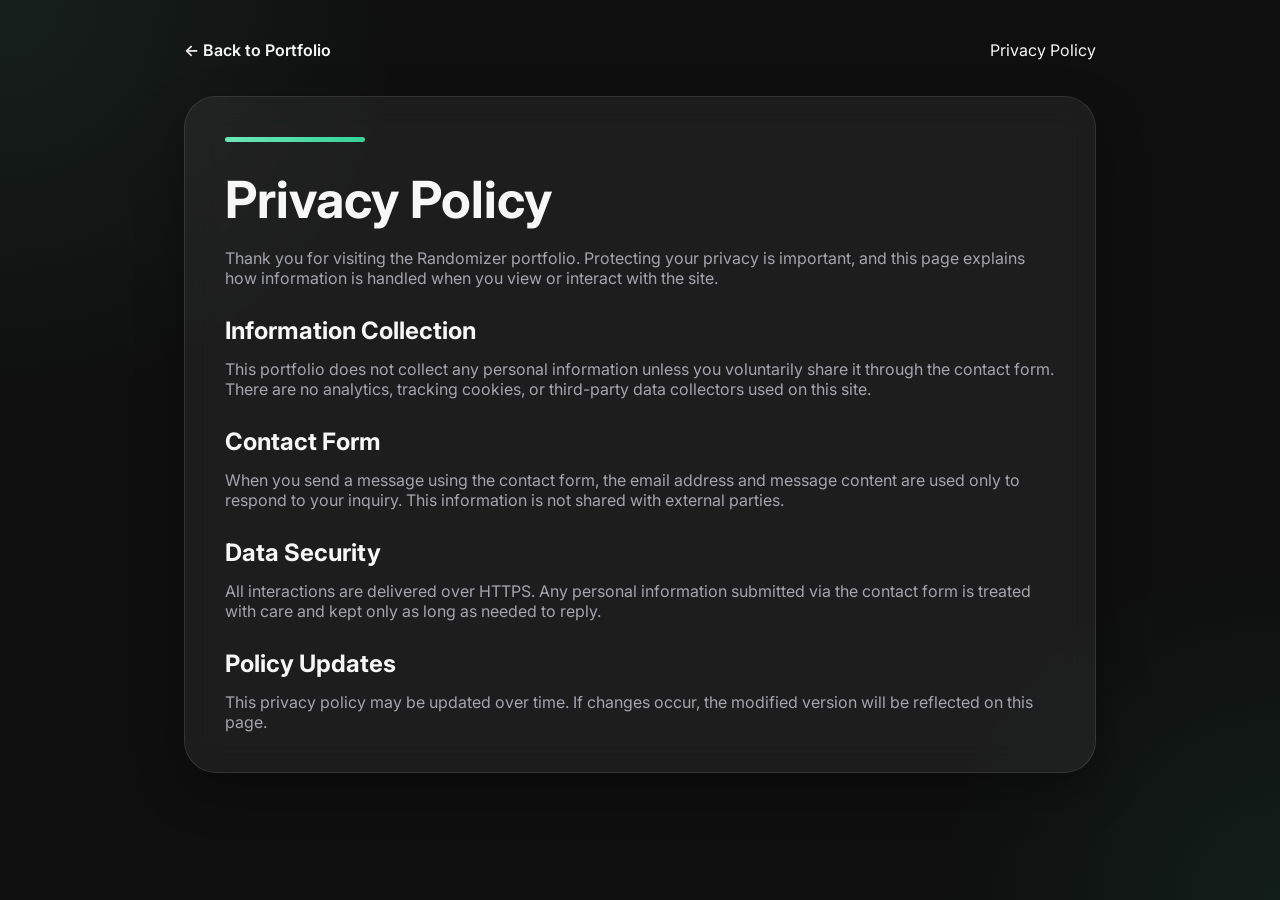
==== pages/privacy-policy.html @ b243e2bb "Reduced size of screenshots and minor changes" ====
<!DOCTYPE html>
<html lang="en">
<head>
    <meta charset="UTF-8">
    <meta name="viewport" content="width=device-width, initial-scale=1.0">
    <title>Privacy Policy</title>
    <link rel="preconnect" href="https://fonts.googleapis.com">
    <link rel="preconnect" href="https://fonts.gstatic.com" crossorigin>
    <link href="https://fonts.googleapis.com/css2?family=Inter:wght@300;400;500;600;700;800&display=swap" rel="stylesheet">
    <link rel="stylesheet" href="../assets/css/style.css">
</head>
<body>
    <div class="page">
        <div class="topbar">
            <a href="../index.html">← Back to Portfolio</a>
            <span>Privacy Policy</span>
        </div>
        <div class="policy-card">
            <div class="accent-bar"></div>
            <h1>Privacy Policy</h1>
            <p>Thank you for visiting the Randomizer portfolio. Protecting your privacy is important, and this page explains how information is handled when you view or interact with the site.</p>
            <h2>Information Collection</h2>
            <p>This portfolio does not collect any personal information unless you voluntarily share it through the contact form. There are no analytics, tracking cookies, or third-party data collectors used on this site.</p>
            <h2>Contact Form</h2>
            <p>When you send a message using the contact form, the email address and message content are used only to respond to your inquiry. This information is not shared with external parties.</p>
            <h2>Data Security</h2>
            <p>All interactions are delivered over HTTPS. Any personal information submitted via the contact form is treated with care and kept only as long as needed to reply.</p>
            <h2>Policy Updates</h2>
            <p>This privacy policy may be updated over time. If changes occur, the modified version will be reflected on this page.</p>
        </div>
    </div>
</body>
</html>
---- assets/css/style.css ----
:root {
    --primary-bg: #0f0f0f;
    --secondary-bg: #181818;
    --surface: rgba(255, 255, 255, 0.07);
    --surface-strong: rgba(255, 255, 255, 0.12);
    --text-primary: #f7f7f7;
    --text-secondary: #a5a5ad;
    --accent-start: #6ee7b7;
    --accent-end: #34d399;
    --border-radius: 22px;
    --shadow: 0 18px 45px rgba(0, 0, 0, 0.35);
    --spacing-xl: 48px;
    --spacing-lg: 32px;
    --spacing-md: 24px;
    --spacing-sm: 16px;
}

* {
    margin: 0;
    padding: 0;
    box-sizing: border-box;
}

html {
    scroll-behavior: smooth;
}

body {
    font-family: 'Inter', sans-serif;
    background: radial-gradient(circle at top left, rgba(110, 231, 183, 0.08), transparent 26%),
                radial-gradient(circle at bottom right, rgba(52, 211, 153, 0.08), transparent 22%),
                var(--primary-bg);
    color: var(--text-primary);
    min-height: 100vh;
    overflow-x: hidden;
}

.container {
    max-width: 1200px;
    margin: 0 auto;
    padding: 0 var(--spacing-lg);
}

header {
    display: flex;
    justify-content: space-between;
    align-items: center;
    padding: var(--spacing-xl) 0;
}

.logo {
    width: 60px;
    height: 60px;
}

.nav {
    display: flex;
    flex-wrap: wrap;
    gap: var(--spacing-md);
}

.nav-btn,
.nav-link {
    background: rgba(255, 255, 255, 0.08);
    border: 1px solid rgba(255, 255, 255, 0.08);
    border-radius: 999px;
    padding: 12px 20px;
    color: var(--text-primary);
    font-size: 14px;
    font-weight: 500;
    cursor: pointer;
    display: inline-flex;
    align-items: center;
    gap: 8px;
    text-decoration: none;
    transition: transform 0.25s ease, background 0.25s ease, border-color 0.25s ease;
    backdrop-filter: blur(12px);
}

.nav-btn:hover,
.nav-link:hover {
    transform: translateY(-2px);
    background: rgba(255, 255, 255, 0.12);
    border-color: rgba(255, 255, 255, 0.16);
}

.main {
    display: grid;
    grid-template-columns: 1.05fr 0.95fr;
    gap: var(--spacing-xl);
    align-items: start;
    padding-bottom: var(--spacing-xl);
}

.app-info {
    display: flex;
    flex-direction: column;
    gap: var(--spacing-lg);
}

.app-title {
    font-size: clamp(3rem, 4vw, 4.5rem);
    line-height: 0.95;
    font-weight: 800;
    background: linear-gradient(135deg, var(--accent-start), var(--accent-end));
    -webkit-background-clip: text;
    -webkit-text-fill-color: transparent;
    background-clip: text;
}

.app-description {
    max-width: 620px;
    font-size: 1.05rem;
    color: var(--text-secondary);
    line-height: 1.9;
}

.cta-button {
    background: linear-gradient(135deg, var(--accent-start), var(--accent-end));
    color: #081010;
    border: none;
    border-radius: 999px;
    padding: 8px 12px;
    font-size: 0.9rem;
    font-weight: 600;
    display: inline-flex;
    align-items: center;
    gap: 8px;
    box-shadow: 0 14px 28px rgba(110, 231, 183, 0.22);
    max-width: 180px;
}

.cta-button .icon {
    width: 16px;
    height: 16px;
}

.cta-button:hover {
    transform: translateY(-2px);
}

.screenshots {
    display: grid;
    grid-template-columns: repeat(3, minmax(0, 1fr));
    gap: var(--spacing-lg);
}

.screenshot-card {
    display: flex;
    flex-direction: column;
    gap: 14px;
}

.screenshot-label {
    font-size: 0.95rem;
    font-weight: 600;
    color: var(--text-primary);
    letter-spacing: 0.02em;
}

.screenshot {
    background: var(--surface);
    border: 1px solid rgba(255, 255, 255, 0.12);
    border-radius: 28px;
    padding: 18px;
    box-shadow: var(--shadow);
}

.screenshot img {
    width: 100%;
    height: auto;
    display: block;
    border-radius: 20px;
}

.story-block {
    display: grid;
    align-items: start;
}

.story-card {
    background: rgba(255, 255, 255, 0.06);
    border: 1px solid rgba(255, 255, 255, 0.1);
    border-radius: 32px;
    padding: var(--spacing-lg);
    box-shadow: var(--shadow);
}

.story-card h2 {
    font-size: 1.75rem;
    margin-bottom: 18px;
}

.story-card p {
    color: var(--text-secondary);
    font-size: 1rem;
    line-height: 1.85;
}

.modal {
    display: none;
    position: fixed;
    inset: 0;
    background: rgba(0, 0, 0, 0.78);
    backdrop-filter: blur(10px);
    z-index: 999;
    justify-content: center;
    align-items: center;
    padding: 20px;
}

.modal-content {
    width: min(480px, 100%);
    background: rgba(24, 24, 24, 0.95);
    border-radius: 28px;
    border: 1px solid rgba(255,255,255,0.08);
    padding: var(--spacing-xl);
    box-shadow: var(--shadow);
}

.modal h2 {
    margin-bottom: var(--spacing-md);
}

.modal form {
    display: grid;
    gap: var(--spacing-md);
}

.modal input,
.modal textarea {
    width: 100%;
    border: 1px solid rgba(255, 255, 255, 0.12);
    background: rgba(255,255,255,0.04);
    color: var(--text-primary);
    border-radius: 16px;
    padding: 14px 16px;
    font: inherit;
}

.modal button {
    width: 100%;
    border: none;
    border-radius: 16px;
    padding: 14px;
    font-weight: 700;
    background: linear-gradient(135deg, var(--accent-start), var(--accent-end));
    color: #081010;
}

.close {
    position: absolute;
    top: 18px;
    right: 18px;
    color: var(--text-secondary);
    font-size: 1.5rem;
    cursor: pointer;
}

.page {
    max-width: 960px;
    margin: 0 auto;
    padding: 40px 24px 80px;
}

@media (max-width: 860px) {
    .container {
        padding: 0 18px;
    }

    header {
        flex-direction: column;
        align-items: flex-start;
        gap: 18px;
        padding: 28px 0 24px;
    }

    .nav {
        width: 100%;
        gap: 12px;
    }

    .nav-btn,
    .nav-link {
        width: 100%;
        justify-content: center;
        padding: 10px 14px;
        font-size: 13px;
    }

    .main {
        grid-template-columns: 1fr;
        gap: var(--spacing-lg);
    }

    .screenshots {
        grid-template-columns: 1fr;
    }

    .app-description {
        max-width: 100%;
    }

    .story-card {
        padding: 22px;
    }

    .modal {
        align-items: flex-end;
        padding: 0;
    }

    .modal-content {
        width: 100%;
        max-width: 100%;
        border-radius: 24px 24px 0 0;
        padding: 24px 18px 28px;
        max-height: 92vh;
        overflow-y: auto;
        position: relative;
    }

    .modal h2 {
        font-size: 1.45rem;
    }

    .modal form {
        gap: 16px;
    }

    .modal input,
    .modal textarea {
        padding: 14px 14px;
    }

    .modal button {
        padding: 14px;
    }

    .close {
        top: 14px;
        right: 14px;
    }
}

.topbar {
    display: flex;
    justify-content: space-between;
    align-items: center;
    gap: 16px;
    margin-bottom: 36px;
}

.topbar a {
    color: var(--text-primary);
    text-decoration: none;
    font-weight: 600;
}

.policy-card {
    background: rgba(255, 255, 255, 0.06);
    border: 1px solid rgba(255, 255, 255, 0.1);
    border-radius: 32px;
    padding: 40px;
    box-shadow: var(--shadow);
    backdrop-filter: blur(16px);
}

.policy-card h1 {
    font-size: clamp(2.5rem, 4vw, 3.2rem);
    margin-bottom: 18px;
}

.policy-card p,
.policy-card h2 {
    color: var(--text-secondary);
}

.policy-card h2 {
    margin-top: 28px;
    margin-bottom: 14px;
    color: var(--text-primary);
}

.accent-bar {
    width: 140px;
    height: 5px;
    border-radius: 999px;
    margin-bottom: 26px;
    background: linear-gradient(135deg, var(--accent-start), var(--accent-end));
}

@media (max-width: 980px) {
    .main {
        grid-template-columns: 1fr;
    }

    .screenshots {
        grid-template-columns: 1fr;
    }
}

@media (max-width: 720px) {
    header {
        flex-direction: column;
        align-items: flex-start;
        gap: var(--spacing-md);
    }

    .nav {
        width: 100%;
        justify-content: flex-start;
    }

    .nav-btn,
    .nav-link {
        width: 100%;
        justify-content: center;
    }

    .container {
        padding: 0 var(--spacing-md);
    }

    .main {
        grid-template-columns: 1fr;
        gap: var(--spacing-md);
    }

    .app-description {
        font-size: 1rem;
    }

    .cta-button {
        width: fit-content;
        padding: 10px 18px;
        font-size: 0.95rem;
    }

    .screenshots {
        grid-template-columns: 1fr;
        gap: var(--spacing-md);
    }

    .screenshot {
        padding: 14px;
    }

    .screenshot img {
        border-radius: 18px;
    }

    .story-card {
        padding: 28px;
    }
}

@media (max-width: 540px) {
    .app-title {
        font-size: 2.7rem;
    }

    .screenshot-card {
        gap: 12px;
    }

    .screenshot-label {
        font-size: 0.9rem;
    }

    .modal-content {
        padding: 24px;
    }
}
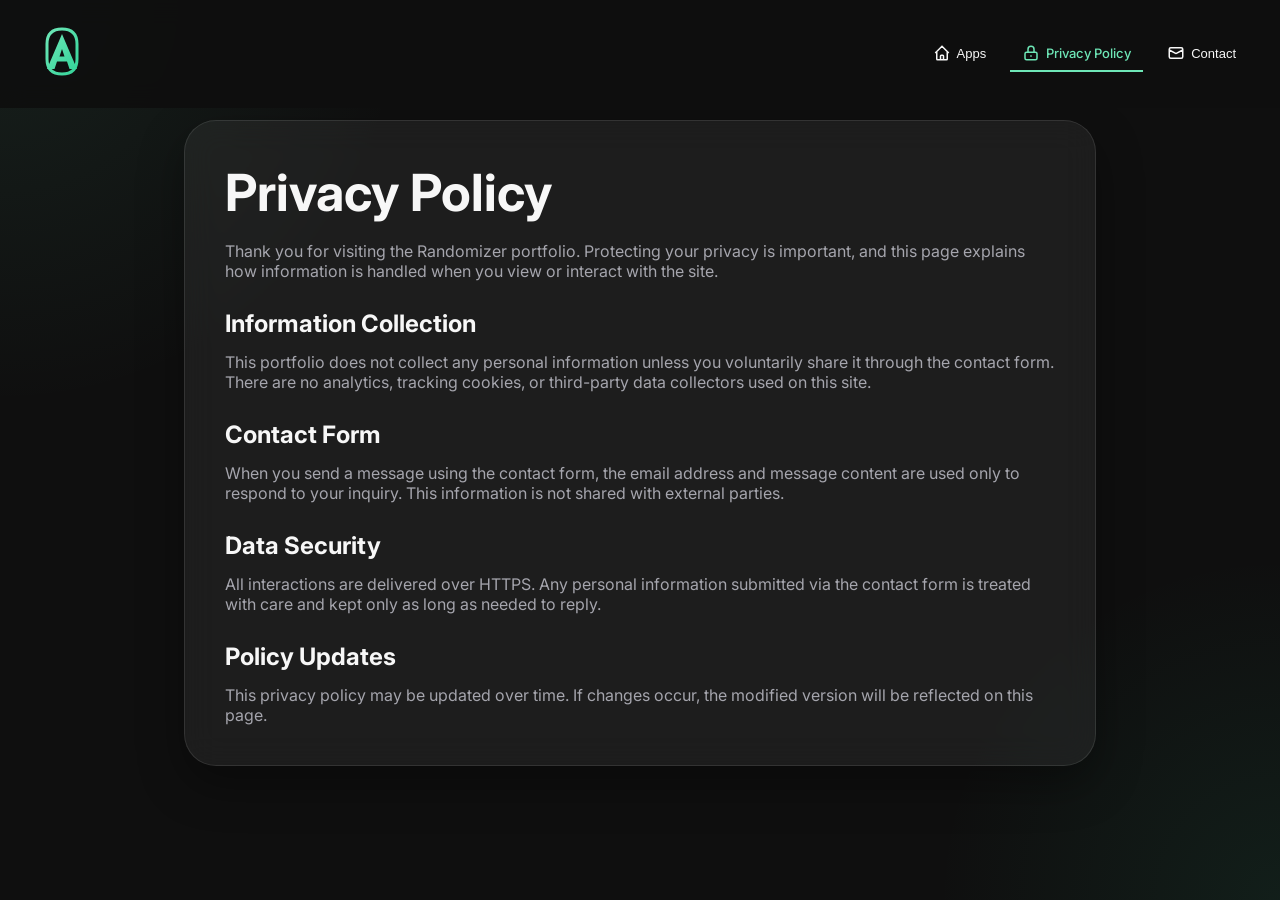
==== commit 1576a75b: "Made some UX changes" ====
--- a/pages/privacy-policy.html
+++ b/pages/privacy-policy.html
@@ -10,13 +10,37 @@
     <link rel="stylesheet" href="../assets/css/style.css">
 </head>
 <body>
+    <header>
+        <div class="logo">
+            <svg viewBox="0 0 60 60" xmlns="http://www.w3.org/2000/svg">
+                <defs>
+                    <linearGradient id="logoGradient" x1="0%" y1="0%" x2="100%" y2="100%">
+                        <stop offset="0%" style="stop-color:#6ee7b7"/>
+                        <stop offset="100%" style="stop-color:#34d399"/>
+                    </linearGradient>
+                </defs>
+                <path d="M15 45 L30 10 L45 45 L37.5 45 L35 37.5 L25 37.5 L22.5 45 Z M27.5 32.5 L32.5 32.5 L30 25 Z" fill="url(#logoGradient)"/>
+                <path d="M30 50 Q45 50 45 35 L45 20 Q45 5 30 5 Q15 5 15 20 L15 35 Q15 50 30 50 Z" fill="none" stroke="url(#logoGradient)" stroke-width="3"/>
+            </svg>
+        </div>
+        <nav class="nav">
+            <button class="nav-btn" onclick="scrollToSection('apps'); setActiveNav(this);">
+                <svg class="icon" viewBox="0 0 24 24"><path d="M3 12l2-2m0 0l7-7 7 7M5 10v10a1 1 0 001 1h3m10-11l2 2m-2-2v10a1 1 0 01-1 1h-3m-6 0a1 1 0 001-1v-4a1 1 0 011-1h2a1 1 0 011 1v4a1 1 0 001 1m-6 0h6"/></svg>
+                Apps
+            </button>
+            <a class="nav-link active" href="privacy-policy.html" onclick="setActiveNav(this);">
+                <svg class="icon" viewBox="0 0 24 24"><path d="M12 15v2m-6 4h12a2 2 0 002-2v-6a2 2 0 00-2-2H6a2 2 0 00-2 2v6a2 2 0 002 2zm10-10V7a4 4 0 00-8 0v4h8z"/></svg>
+                Privacy Policy
+            </a>
+            <button class="nav-btn" onclick="openModal('contact'); setActiveNav(this);">
+                <svg class="icon" viewBox="0 0 24 24"><path d="M3 8l7.89 4.26a2 2 0 002.22 0L21 8M5 19h14a2 2 0 002-2V7a2 2 0 00-2-2H5a2 2 0 00-2 2v10a2 2 0 002 2z"/></svg>
+                Contact
+            </button>
+        </nav>
+    </header>
+
     <div class="page">
-        <div class="topbar">
-            <a href="../index.html">← Back to Portfolio</a>
-            <span>Privacy Policy</span>
-        </div>
         <div class="policy-card">
-            <div class="accent-bar"></div>
             <h1>Privacy Policy</h1>
             <p>Thank you for visiting the Randomizer portfolio. Protecting your privacy is important, and this page explains how information is handled when you view or interact with the site.</p>
             <h2>Information Collection</h2>
@@ -29,5 +53,19 @@
             <p>This privacy policy may be updated over time. If changes occur, the modified version will be reflected on this page.</p>
         </div>
     </div>
+
+    <div id="contact-modal" class="modal">
+        <div class="modal-content">
+            <span class="close" onclick="closeModal('contact')">&times;</span>
+            <h2>Contact Me</h2>
+            <form action="#" method="post">
+                <input type="email" placeholder="Your Email" required>
+                <textarea placeholder="Your Message" rows="4" required></textarea>
+                <button type="submit">Send Message</button>
+            </form>
+        </div>
+    </div>
+
+    <script src="../assets/js/site.js"></script>
 </body>
 </html>
--- a/assets/css/style.css
+++ b/assets/css/style.css
@@ -39,13 +39,22 @@
     max-width: 1200px;
     margin: 0 auto;
     padding: 0 var(--spacing-lg);
+    padding-top: 120px;
 }
 
 header {
     display: flex;
     justify-content: space-between;
     align-items: center;
-    padding: var(--spacing-xl) 0;
+    padding: 24px var(--spacing-lg);
+    position: fixed;
+    top: 0;
+    left: 0;
+    right: 0;
+    z-index: 99;
+    background: rgba(15, 15, 15, 0.92);
+    backdrop-filter: blur(12px);
+    max-width: 100%;
 }
 
 .logo {
@@ -55,33 +64,47 @@
 
 .nav {
     display: flex;
-    flex-wrap: wrap;
-    gap: var(--spacing-md);
+    gap: 12px;
+    align-items: center;
 }
 
 .nav-btn,
 .nav-link {
-    background: rgba(255, 255, 255, 0.08);
-    border: 1px solid rgba(255, 255, 255, 0.08);
-    border-radius: 999px;
-    padding: 12px 20px;
+    background: transparent;
+    border: none;
+    border-bottom: 2px solid transparent;
+    border-radius: 0;
+    padding: 8px 12px;
     color: var(--text-primary);
-    font-size: 14px;
+    font-size: 13px;
     font-weight: 500;
     cursor: pointer;
     display: inline-flex;
     align-items: center;
-    gap: 8px;
+    gap: 6px;
     text-decoration: none;
-    transition: transform 0.25s ease, background 0.25s ease, border-color 0.25s ease;
-    backdrop-filter: blur(12px);
+    transition: color 0.25s ease, border-color 0.25s ease;
+    position: relative;
+}
+
+.nav-btn .icon,
+.nav-link .icon {
+    width: 18px;
+    height: 18px;
+    stroke: currentColor;
+    stroke-width: 2;
+    fill: none;
 }
 
 .nav-btn:hover,
 .nav-link:hover {
-    transform: translateY(-2px);
-    background: rgba(255, 255, 255, 0.12);
-    border-color: rgba(255, 255, 255, 0.16);
+    color: var(--accent-start);
+}
+
+.nav-btn.active,
+.nav-link.active {
+    border-bottom-color: #6ee7b7;
+    color: var(--accent-start);
 }
 
 .main {
@@ -102,10 +125,7 @@
     font-size: clamp(3rem, 4vw, 4.5rem);
     line-height: 0.95;
     font-weight: 800;
-    background: linear-gradient(135deg, var(--accent-start), var(--accent-end));
-    -webkit-background-clip: text;
-    -webkit-text-fill-color: transparent;
-    background-clip: text;
+    color: #f3e9d9;
 }
 
 .app-description {
@@ -116,7 +136,7 @@
 }
 
 .cta-button {
-    background: linear-gradient(135deg, var(--accent-start), var(--accent-end));
+    background: #f3e9d9;
     color: #081010;
     border: none;
     border-radius: 999px;
@@ -260,32 +280,46 @@
 .page {
     max-width: 960px;
     margin: 0 auto;
-    padding: 40px 24px 80px;
+    padding: 120px 24px 80px;
 }
 
 @media (max-width: 860px) {
     .container {
         padding: 0 18px;
+        padding-top: 100px;
     }
 
     header {
         flex-direction: column;
-        align-items: flex-start;
-        gap: 18px;
-        padding: 28px 0 24px;
+        align-items: center;
+        gap: 14px;
+        padding: 16px 18px;
+    }
+
+    .logo {
+        width: 48px;
+        height: 48px;
     }
 
     .nav {
         width: 100%;
-        gap: 12px;
+        gap: 8px;
+        justify-content: center;
     }
 
     .nav-btn,
     .nav-link {
-        width: 100%;
+        padding: 6px 10px;
+        font-size: 12px;
+        flex: 1;
+        max-width: 100px;
         justify-content: center;
-        padding: 10px 14px;
-        font-size: 13px;
+    }
+
+    .nav-btn .icon,
+    .nav-link .icon {
+        width: 14px;
+        height: 14px;
     }
 
     .main {
@@ -341,6 +375,14 @@
         top: 14px;
         right: 14px;
     }
+
+    .page {
+        padding: 100px 18px 60px;
+    }
+
+    .policy-card {
+        padding: 24px;
+    }
 }
 
 .topbar {
